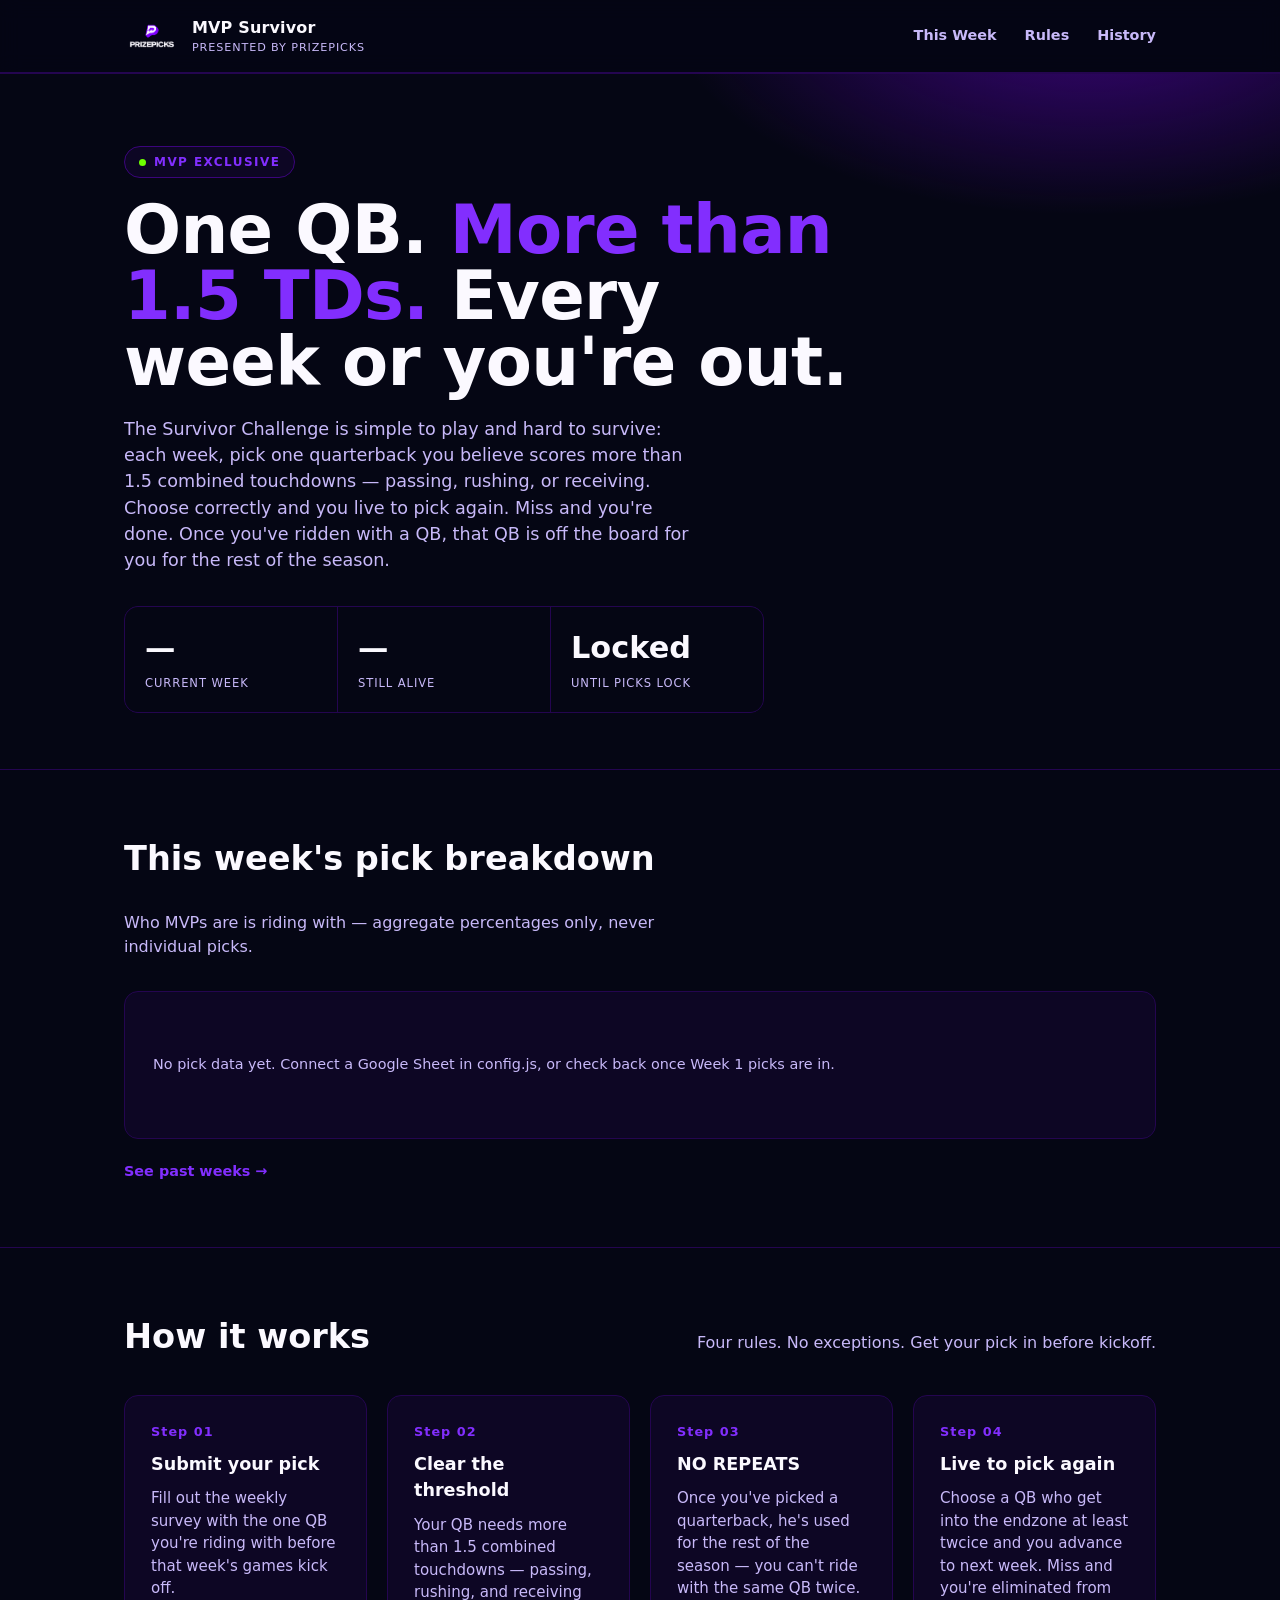
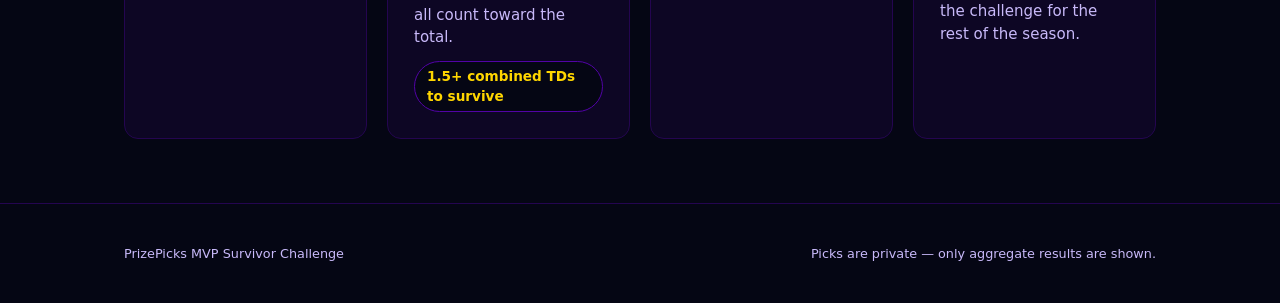
==== index.html @ 26efc0e6 "Update index.html" ====
<!DOCTYPE html>
<html lang="en">
<head>
  <meta charset="UTF-8" />
  <meta name="viewport" content="width=device-width, initial-scale=1.0" />
  <title>MVP Survivor Challenge | PrizePicks</title>
  <meta name="description" content="The PrizePicks MVP Survivor Challenge — pick one QB to clear 1.5 combined touchdowns every week. Miss, and you're out." />
  <link rel="stylesheet" href="styles.css" />
</head>
<body>

  <header class="site-header">
    <div class="wrap">
      <div class="brand">
        <img src="assets/logo-on-dark.png" alt="PrizePicks" />
        <span class="brand-name">MVP Survivor<small>Presented by PrizePicks</small></span>
      </div>
      <nav class="site-nav">
        <a href="#this-week">This Week</a>
        <a href="#rules">Rules</a>
        <a href="history.html">History</a>
      </nav>
    </div>
  </header>

  <section class="hero">
    <div class="wrap">
      <span class="eyebrow"><span class="dot"></span> MVP Exclusive</span>
      <h1 class="hero-title">One QB. <span class="accent">More than 1.5 TDs.</span> Every week or you're out.</h1>
      <p class="hero-sub">
        The Survivor Challenge is simple to play and hard to survive: each week, pick one quarterback
        you believe scores more than <span data-threshold>1.5</span> combined touchdowns — passing,
        rushing, or receiving. Choose correctly and you live to pick again. Miss and you're done. Once
        you've ridden with a QB, that QB is off the board for you for the rest of the season.
      </p>
      <div class="hero-stats">
        <div class="hero-stat">
          <span class="value" id="current-week-stat">—</span>
          <span class="label">Current Week</span>
        </div>
        <div class="hero-stat">
          <span class="value" id="remaining-stat">—</span>
          <span class="label">Still Alive</span>
        </div>
        <div class="hero-stat">
          <span class="value" id="lock-countdown">—</span>
          <span class="label">Until Picks Lock</span>
        </div>
      </div>
    </div>
  </section>

  <section id="this-week">
    <div class="wrap">
      <div class="section-head">
        <h2 id="this-week-heading">This week's pick breakdown</h2>
        <p>Who MVPs are is riding with — aggregate percentages only, never individual picks.</p>
      </div>
      <div class="picks-panel" id="picks-panel">
        <p class="state-msg">Loading picks…</p>
      </div>
      <p class="see-history"><a href="history.html">See past weeks &rarr;</a></p>
    </div>
  </section>

  <section id="rules">
    <div class="wrap">
      <div class="section-head">
        <h2>How it works</h2>
        <p>Four rules. No exceptions. Get your pick in before kickoff.</p>
      </div>
      <div class="rules-grid">
        <div class="rule-card" tabindex="0">
          <div class="step">Step 01</div>
          <h3>Submit your pick</h3>
          <p>Fill out the weekly survey with the one QB you're riding with before that week's games kick off.</p>
        </div>
        <div class="rule-card" tabindex="0">
          <div class="step">Step 02</div>
          <h3>Clear the threshold</h3>
          <p>Your QB needs more than <span data-threshold>1.5</span> combined touchdowns — passing, rushing, and receiving all count toward the total.</p>
          <span class="threshold-pill">1.5+ combined TDs to survive</span>
        </div>
        <div class="rule-card" tabindex="0">
          <div class="step">Step 03</div>
          <h3>NO REPEATS</h3>
          <p>Once you've picked a quarterback, he's used for the rest of the season — you can't ride with the same QB twice.</p>
        </div>
        <div class="rule-card" tabindex="0">
          <div class="step">Step 04</div>
          <h3>Live to pick again</h3>
          <p>Choose a QB who get into the endzone at least twcice and you advance to next week. Miss  and you're eliminated from the challenge for the rest of the season.</p>
        </div>
      </div>
    </div>
  </section>

  <footer>
    <div class="wrap" style="display:flex; justify-content:space-between; width:100%; flex-wrap:wrap; gap:10px;">
      <span>PrizePicks MVP Survivor Challenge</span>
      <span>Picks are private — only aggregate results are shown.</span>
    </div>
  </footer>

  <script src="config.js"></script>
  <script src="shared.js"></script>
  <script src="index.js"></script>
</body>
</html>
---- styles.css ----
:root {
  /* PrizePicks brand tokens */
  --stankonia: #8000FF;
  --stankonia-400: #822EFE;
  --stankonia-600: #5202A7;
  --stankonia-700: #3B047C;
  --stankonia-800: #240550;
  --stankonia-900: #0D0624;
  --tint-050: #EDE7F8;
  --tint-100: #C8B9F9;
  --so-fresh: #050614;
  --so-clean: #FBF9FF;
  --atlien-green: #6EFF00;
  --jackson-blue: #00AFFF;
  --roses-red: #FF4A4A;
  --spottie-yellow: #FFD600;

  --font-display: "GT Standard", "DM Sans", Inter, system-ui, sans-serif;
  --font-body: "GT Standard", "Inter", system-ui, sans-serif;

  --radius: 14px;
  --max-width: 1080px;
}

* { box-sizing: border-box; }

html {
  scroll-behavior: smooth;
}

body {
  margin: 0;
  background: var(--so-fresh);
  color: var(--so-clean);
  font-family: var(--font-body);
  line-height: 1.5;
  -webkit-font-smoothing: antialiased;
}

a { color: inherit; }

.wrap {
  max-width: var(--max-width);
  margin: 0 auto;
  padding: 0 24px;
}

/* ---------- Header ---------- */
.site-header {
  position: sticky;
  top: 0;
  z-index: 20;
  background: rgba(5, 6, 20, 0.85);
  backdrop-filter: blur(10px);
  border-bottom: 1px solid var(--stankonia-800);
}

.site-header .wrap {
  display: flex;
  align-items: center;
  justify-content: space-between;
  height: 72px;
}

.brand {
  display: flex;
  align-items: center;
  gap: 12px;
}

.brand img {
  height: 34px;
  width: auto;
  display: block;
}

.brand-name {
  font-weight: 700;
  letter-spacing: 0.01em;
  font-size: 1rem;
  color: var(--so-clean);
}

.brand-name small {
  display: block;
  font-weight: 500;
  font-size: 0.7rem;
  color: var(--tint-100);
  letter-spacing: 0.08em;
  text-transform: uppercase;
}

nav.site-nav {
  display: flex;
  gap: 28px;
}

nav.site-nav a {
  text-decoration: none;
  font-size: 0.9rem;
  font-weight: 600;
  color: var(--tint-100);
  transition: color 0.15s ease;
}

nav.site-nav a:hover,
nav.site-nav a:focus-visible {
  color: var(--so-clean);
}

nav.site-nav a.current {
  color: var(--so-clean);
  border-bottom: 2px solid var(--stankonia-400);
  padding-bottom: 4px;
}

/* ---------- Hero ---------- */
.hero {
  padding: 72px 0 56px;
  position: relative;
  overflow: hidden;
  background:
    radial-gradient(600px 300px at 85% -10%, var(--stankonia-700), transparent 70%),
    var(--so-fresh);
}

.eyebrow {
  display: inline-flex;
  align-items: center;
  gap: 8px;
  font-size: 0.75rem;
  font-weight: 700;
  letter-spacing: 0.12em;
  text-transform: uppercase;
  color: var(--stankonia-400);
  background: var(--stankonia-900);
  border: 1px solid var(--stankonia-700);
  padding: 6px 14px;
  border-radius: 999px;
  margin-bottom: 20px;
}

.eyebrow .dot {
  width: 7px;
  height: 7px;
  border-radius: 50%;
  background: var(--atlien-green);
}

h1.hero-title {
  font-family: var(--font-display);
  font-size: clamp(2.4rem, 6vw, 4.2rem);
  line-height: 0.98;
  margin: 0 0 20px;
  font-weight: 800;
  letter-spacing: -0.01em;
  max-width: 16ch;
}

h1.hero-title .accent {
  color: var(--stankonia-400);
}

.hero-sub {
  font-size: 1.1rem;
  color: var(--tint-100);
  max-width: 52ch;
  margin: 0 0 32px;
}

.hero-stats {
  display: grid;
  grid-template-columns: repeat(auto-fit, minmax(140px, 1fr));
  gap: 1px;
  background: var(--stankonia-800);
  border: 1px solid var(--stankonia-800);
  border-radius: var(--radius);
  overflow: hidden;
  max-width: 640px;
}

.hero-stat {
  background: var(--so-fresh);
  padding: 18px 20px;
}

.hero-stat .value {
  font-family: var(--font-display);
  font-size: 1.9rem;
  font-weight: 800;
  color: var(--so-clean);
  display: block;
}

.hero-stat .label {
  font-size: 0.72rem;
  text-transform: uppercase;
  letter-spacing: 0.08em;
  color: var(--tint-100);
}

/* ---------- Section shell ---------- */
section {
  padding: 64px 0;
  border-top: 1px solid var(--stankonia-800);
}

.section-head {
  display: flex;
  align-items: baseline;
  justify-content: space-between;
  gap: 20px;
  margin-bottom: 32px;
  flex-wrap: wrap;
}

.section-head h2 {
  font-family: var(--font-display);
  font-size: clamp(1.5rem, 3vw, 2.1rem);
  margin: 0;
  font-weight: 800;
}

.section-head p {
  color: var(--tint-100);
  margin: 6px 0 0;
  max-width: 60ch;
}

/* ---------- Rules ---------- */
.rules-grid {
  display: grid;
  grid-template-columns: repeat(auto-fit, minmax(240px, 1fr));
  gap: 20px;
}

.rule-card {
  background: var(--stankonia-900);
  border: 1px solid var(--stankonia-800);
  border-radius: var(--radius);
  padding: 26px;
}

.rule-card .step {
  font-family: var(--font-display);
  font-size: 0.8rem;
  font-weight: 800;
  color: var(--stankonia-400);
  letter-spacing: 0.08em;
  margin-bottom: 10px;
}

.rule-card h3 {
  margin: 0 0 10px;
  font-size: 1.1rem;
}

.rule-card p {
  margin: 0;
  color: var(--tint-100);
  font-size: 0.94rem;
}

.threshold-pill {
  display: inline-block;
  margin-top: 12px;
  background: var(--so-fresh);
  border: 1px solid var(--stankonia-600);
  color: var(--spottie-yellow);
  font-weight: 700;
  font-size: 0.85rem;
  padding: 4px 12px;
  border-radius: 999px;
}

/* ---------- Week picker ---------- */
.week-picker {
  display: flex;
  gap: 8px;
  flex-wrap: wrap;
}

.week-picker button {
  font-family: var(--font-body);
  font-weight: 700;
  font-size: 0.85rem;
  padding: 9px 16px;
  border-radius: 999px;
  border: 1px solid var(--stankonia-700);
  background: transparent;
  color: var(--tint-100);
  cursor: pointer;
  transition: all 0.15s ease;
}

.week-picker button:hover {
  border-color: var(--stankonia-400);
  color: var(--so-clean);
}

.week-picker button.active {
  background: var(--stankonia);
  border-color: var(--stankonia);
  color: var(--so-clean);
}

.week-picker button:focus-visible,
nav.site-nav a:focus-visible,
.rule-card:focus-visible {
  outline: 2px solid var(--jackson-blue);
  outline-offset: 2px;
}

/* ---------- Pick bars ---------- */
.picks-panel {
  background: var(--stankonia-900);
  border: 1px solid var(--stankonia-800);
  border-radius: var(--radius);
  padding: 28px;
}

.picks-meta {
  display: flex;
  justify-content: space-between;
  align-items: center;
  margin-bottom: 22px;
  flex-wrap: wrap;
  gap: 10px;
}

.picks-meta .total {
  font-size: 0.85rem;
  color: var(--tint-100);
}

.picks-meta .total strong {
  color: var(--so-clean);
}

.pick-row {
  display: grid;
  grid-template-columns: 180px 1fr 64px;
  align-items: center;
  gap: 14px;
  padding: 10px 0;
  border-bottom: 1px solid var(--stankonia-800);
}

.pick-row:last-child { border-bottom: none; }

.pick-name {
  font-weight: 700;
  font-size: 0.92rem;
  display: flex;
  align-items: center;
  gap: 8px;
}

.bar-track {
  height: 10px;
  background: var(--so-fresh);
  border-radius: 999px;
  overflow: hidden;
}

.bar-fill {
  height: 100%;
  border-radius: 999px;
  background: linear-gradient(90deg, var(--stankonia-600), var(--stankonia-400));
  transition: width 0.6s cubic-bezier(0.22, 1, 0.36, 1);
}

.pick-pct {
  text-align: right;
  font-family: var(--font-display);
  font-weight: 800;
  font-size: 0.95rem;
}

.result-tag {
  font-size: 0.65rem;
  font-weight: 700;
  letter-spacing: 0.04em;
  text-transform: uppercase;
  padding: 2px 7px;
  border-radius: 5px;
  margin-left: 6px;
}

.result-tag.survived { background: rgba(110,255,0,0.12); color: var(--atlien-green); }
.result-tag.eliminated { background: rgba(255,74,74,0.12); color: var(--roses-red); }
.result-tag.pending { background: rgba(0,175,255,0.12); color: var(--jackson-blue); }

.privacy-note {
  margin-top: 20px;
  font-size: 0.8rem;
  color: var(--tint-100);
  display: flex;
  align-items: center;
  gap: 8px;
}

.see-history {
  margin: 20px 0 0;
}

.see-history a {
  font-weight: 700;
  font-size: 0.9rem;
  color: var(--stankonia-400);
  text-decoration: none;
}

.see-history a:hover,
.see-history a:focus-visible {
  color: var(--so-clean);
}

.history-hero {
  padding: 56px 0 40px;
  background:
    radial-gradient(600px 300px at 85% -10%, var(--stankonia-700), transparent 70%),
    var(--so-fresh);
}

.week-block {
  background: var(--stankonia-900);
  border: 1px solid var(--stankonia-800);
  border-radius: var(--radius);
  padding: 28px;
  margin-bottom: 20px;
}

.week-block .picks-meta h3 {
  margin: 0;
  font-family: var(--font-display);
  font-size: 1.2rem;
}

.week-block .picks-panel {
  padding: 0;
  background: none;
  border: none;
}

/* ---------- Survivor ladder (signature element) ---------- */
.ladder {
  display: flex;
  flex-direction: column;
  gap: 10px;
}

.ladder-rung {
  display: grid;
  grid-template-columns: 70px 1fr 140px;
  align-items: center;
  gap: 16px;
}

.ladder-week-label {
  font-family: var(--font-display);
  font-weight: 800;
  font-size: 0.85rem;
  color: var(--tint-100);
}

.ladder-track {
  height: 26px;
  background: var(--stankonia-900);
  border: 1px solid var(--stankonia-800);
  border-radius: 8px;
  overflow: hidden;
  display: flex;
}

.ladder-segment.survived { background: var(--atlien-green); opacity: 0.85; }
.ladder-segment.eliminated { background: var(--roses-red); opacity: 0.85; }
.ladder-segment.pending { background: var(--jackson-blue); opacity: 0.6; }

.ladder-count {
  font-size: 0.8rem;
  color: var(--tint-100);
  text-align: right;
}

.ladder-count strong {
  color: var(--so-clean);
  font-family: var(--font-display);
}

/* ---------- Footer ---------- */
footer {
  padding: 40px 0;
  border-top: 1px solid var(--stankonia-800);
  font-size: 0.8rem;
  color: var(--tint-100);
  display: flex;
  justify-content: space-between;
  flex-wrap: wrap;
  gap: 10px;
}

/* ---------- Loading / empty states ---------- */
.state-msg {
  color: var(--tint-100);
  font-size: 0.9rem;
  padding: 20px 0;
}

@media (max-width: 640px) {
  .site-header .wrap { height: 64px; }
  nav.site-nav { gap: 16px; }
  .pick-row { grid-template-columns: 1fr; row-gap: 6px; }
  .pick-pct { text-align: left; }
  .ladder-rung { grid-template-columns: 50px 1fr; }
  .ladder-count { grid-column: 1 / -1; text-align: left; }
}

@media (prefers-reduced-motion: reduce) {
  .bar-fill { transition: none; }
  html { scroll-behavior: auto; }
}
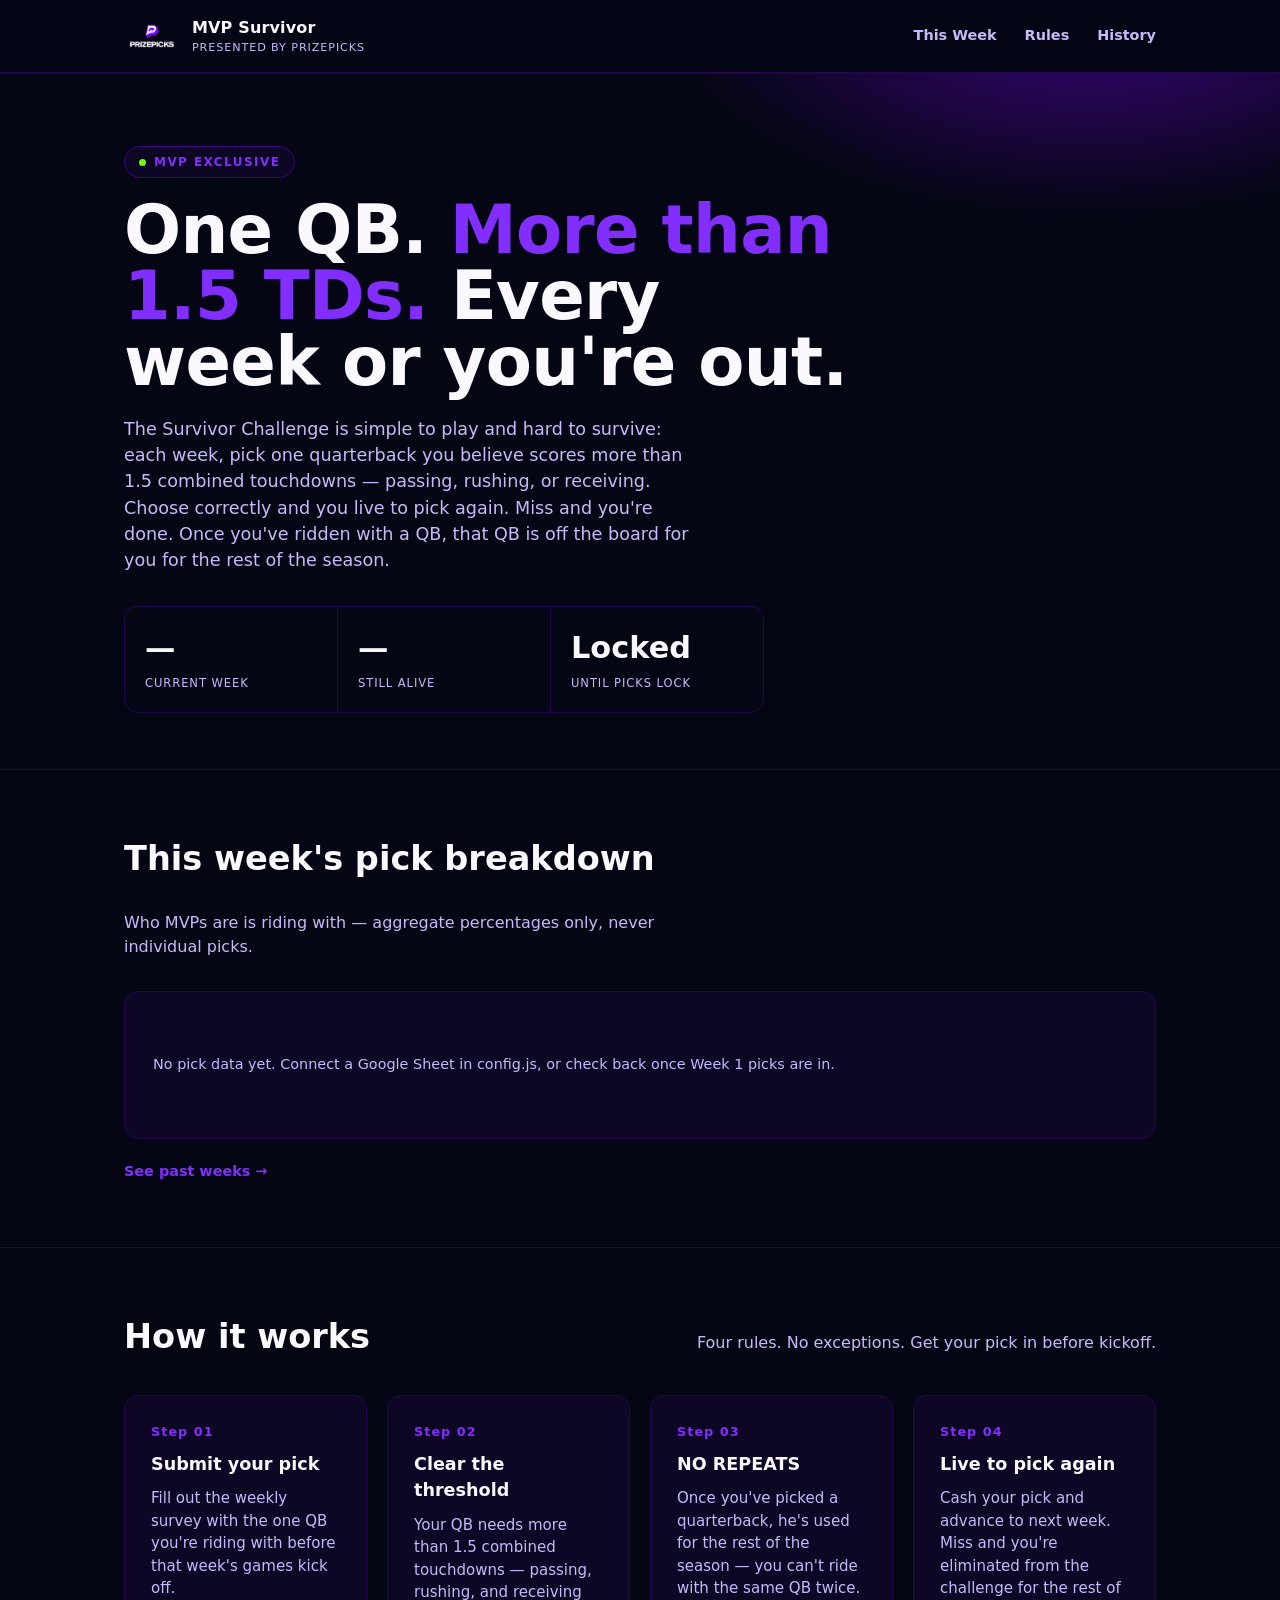
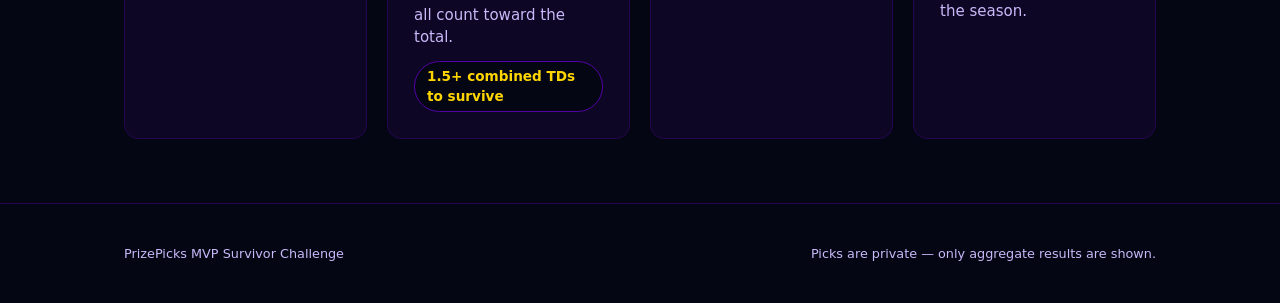
==== commit a168c50d: "Update index.html" ====
--- a/index.html
+++ b/index.html
@@ -89,7 +89,7 @@
         <div class="rule-card" tabindex="0">
           <div class="step">Step 04</div>
           <h3>Live to pick again</h3>
-          <p>Choose a QB who get into the endzone at least twcice and you advance to next week. Miss  and you're eliminated from the challenge for the rest of the season.</p>
+          <p>Cash your pick and advance to next week. Miss and you're eliminated from the challenge for the rest of the season.</p>
         </div>
       </div>
     </div>
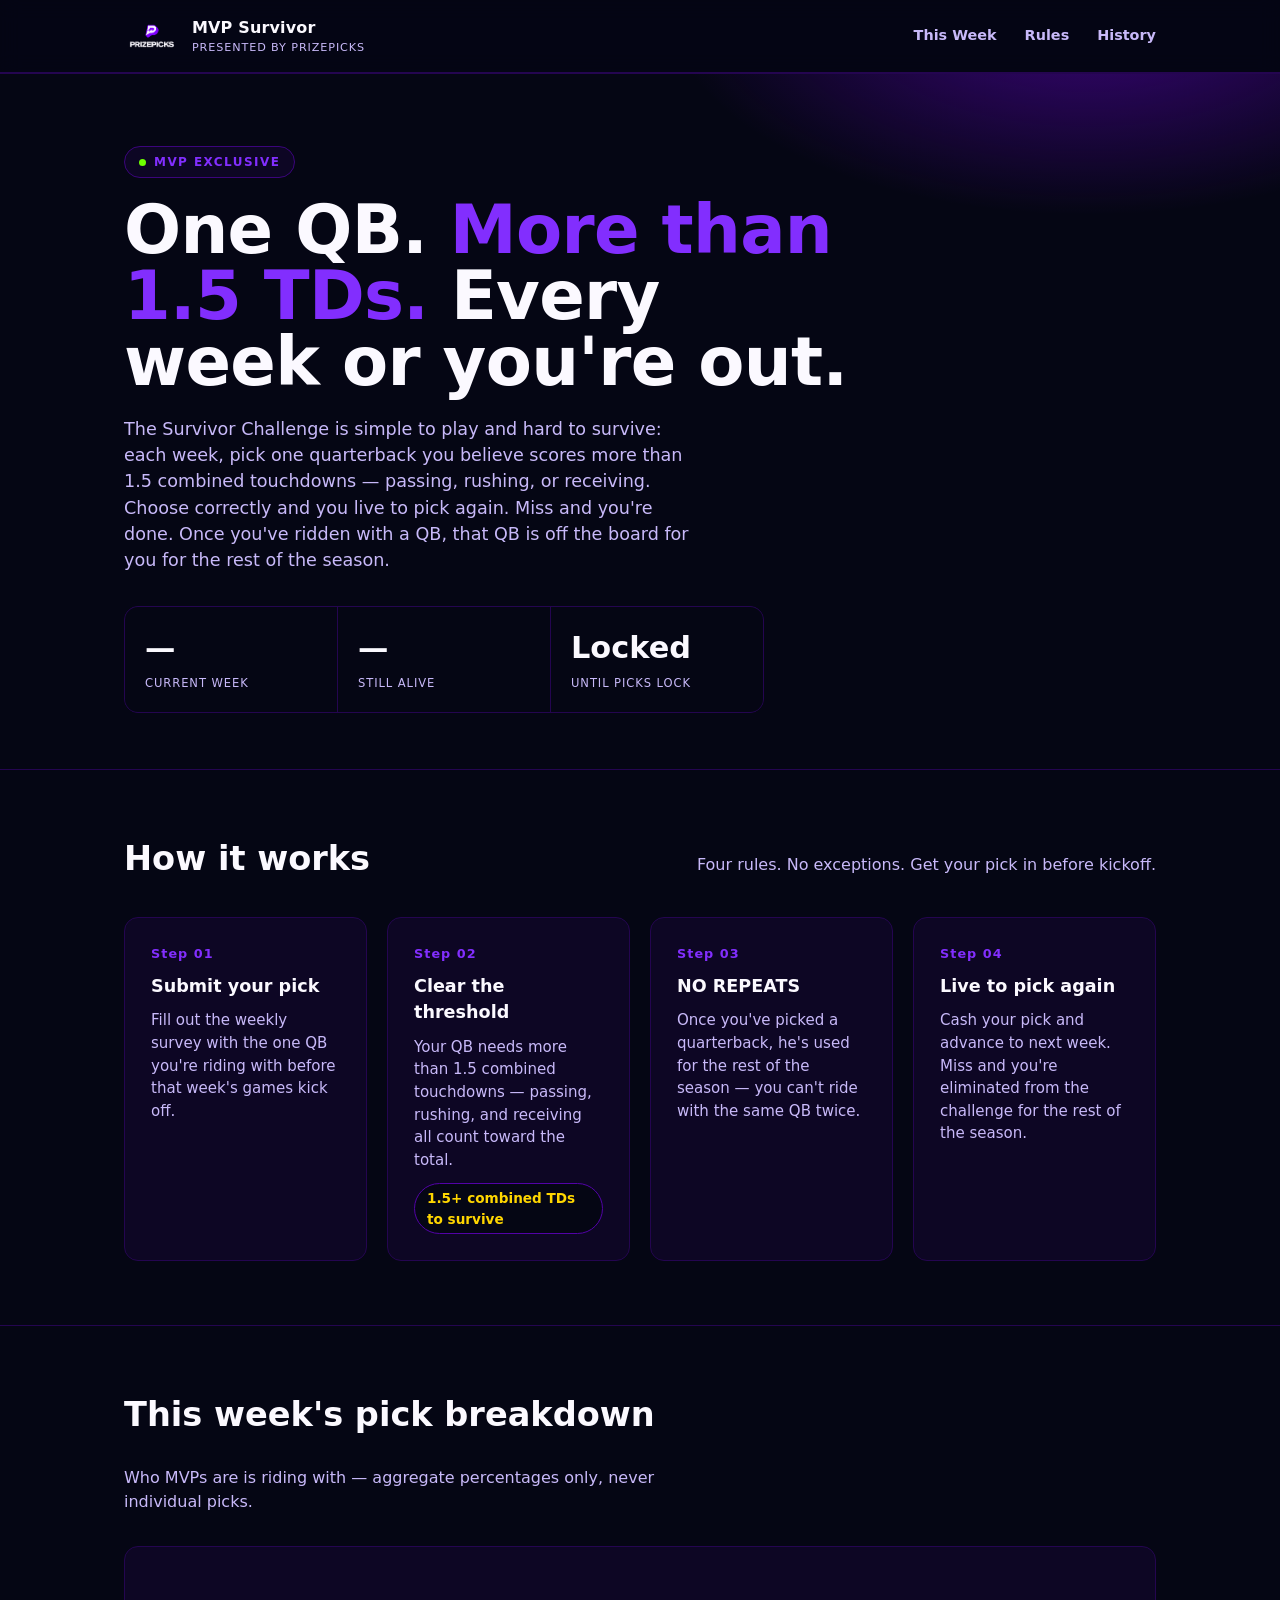
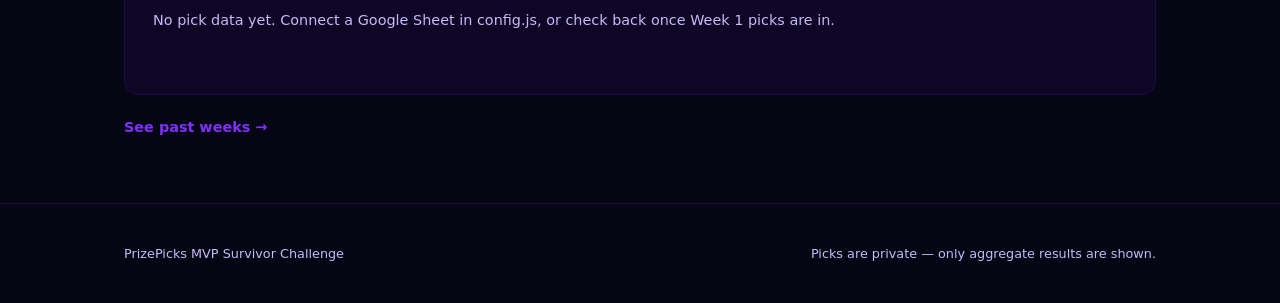
==== commit 6bc7d89a: "Update index.html" ====
--- a/index.html
+++ b/index.html
@@ -49,21 +49,8 @@
       </div>
     </div>
   </section>
-
-  <section id="this-week">
-    <div class="wrap">
-      <div class="section-head">
-        <h2 id="this-week-heading">This week's pick breakdown</h2>
-        <p>Who MVPs are is riding with — aggregate percentages only, never individual picks.</p>
-      </div>
-      <div class="picks-panel" id="picks-panel">
-        <p class="state-msg">Loading picks…</p>
-      </div>
-      <p class="see-history"><a href="history.html">See past weeks &rarr;</a></p>
-    </div>
-  </section>
-
-  <section id="rules">
+  
+<section id="rules">
     <div class="wrap">
       <div class="section-head">
         <h2>How it works</h2>
@@ -95,6 +82,19 @@
     </div>
   </section>
 
+  <section id="this-week">
+    <div class="wrap">
+      <div class="section-head">
+        <h2 id="this-week-heading">This week's pick breakdown</h2>
+        <p>Who MVPs are is riding with — aggregate percentages only, never individual picks.</p>
+      </div>
+      <div class="picks-panel" id="picks-panel">
+        <p class="state-msg">Loading picks…</p>
+      </div>
+      <p class="see-history"><a href="history.html">See past weeks &rarr;</a></p>
+    </div>
+  </section>
+
   <footer>
     <div class="wrap" style="display:flex; justify-content:space-between; width:100%; flex-wrap:wrap; gap:10px;">
       <span>PrizePicks MVP Survivor Challenge</span>
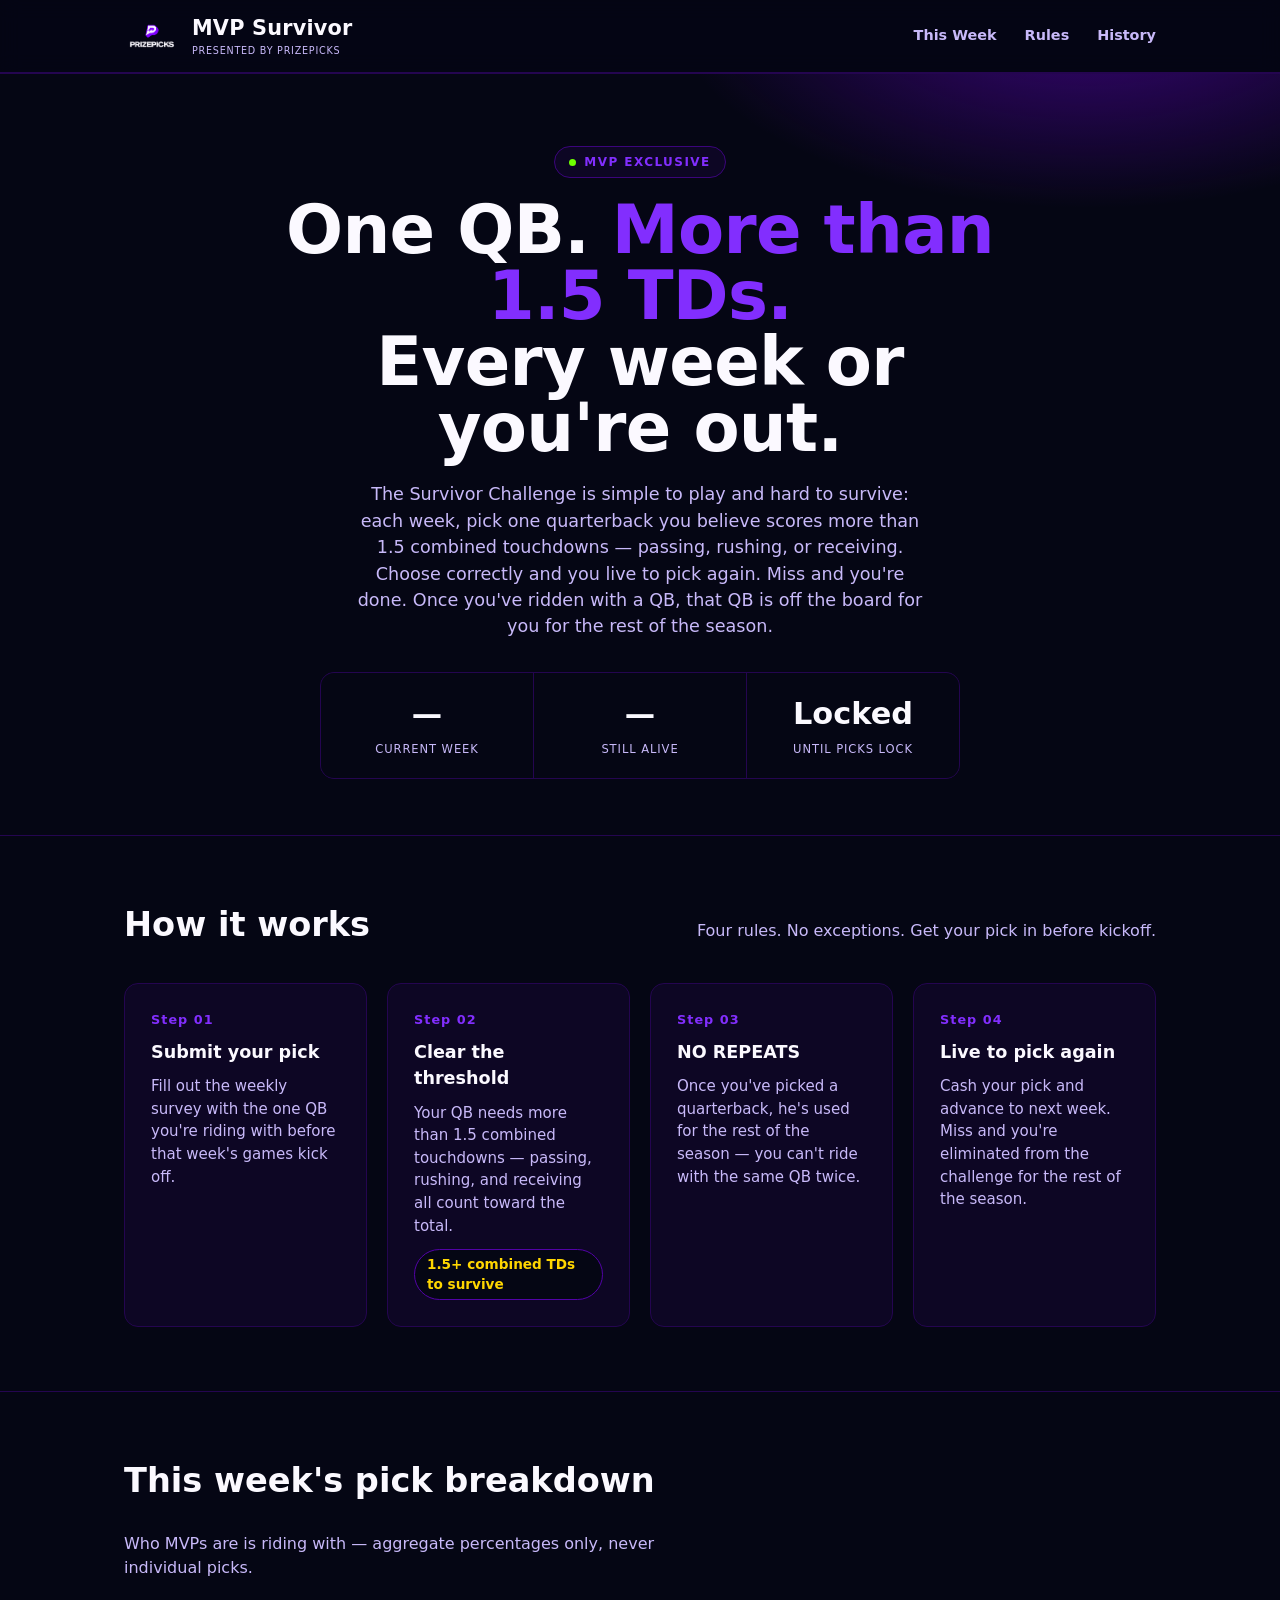
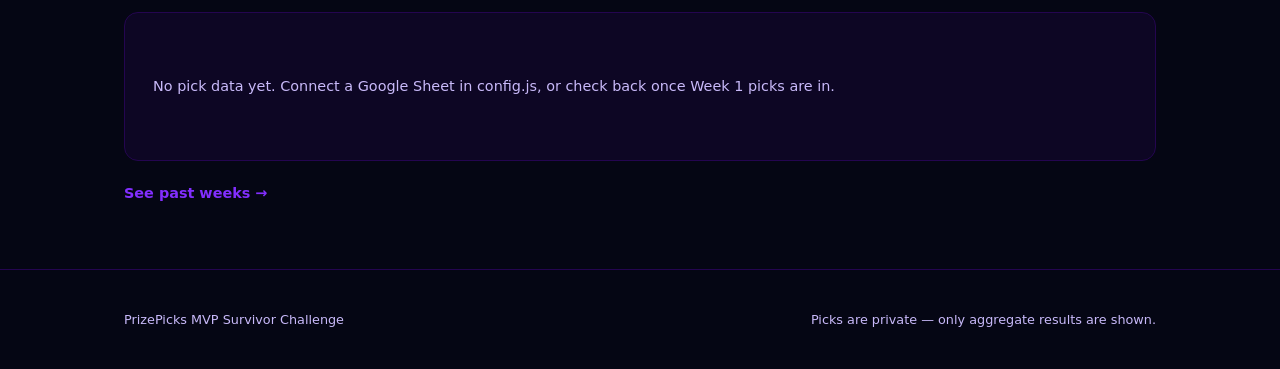
==== commit 6461a547: "Update index.html" ====
--- a/index.html
+++ b/index.html
@@ -26,7 +26,7 @@
   <section class="hero">
     <div class="wrap">
       <span class="eyebrow"><span class="dot"></span> MVP Exclusive</span>
-      <h1 class="hero-title">One QB. <span class="accent">More than 1.5 TDs.</span> Every week or you're out.</h1>
+      <h1 class="hero-title">One QB. <span class="accent">More than 1.5 TDs.</span><br>Every week or you're out.</h1>
       <p class="hero-sub">
         The Survivor Challenge is simple to play and hard to survive: each week, pick one quarterback
         you believe scores more than <span data-threshold>1.5</span> combined touchdowns — passing,
--- a/styles.css
+++ b/styles.css
@@ -77,14 +77,14 @@
 .brand-name {
   font-weight: 700;
   letter-spacing: 0.01em;
-  font-size: 1rem;
+  font-size: 1.3rem;
   color: var(--so-clean);
 }
 
 .brand-name small {
   display: block;
   font-weight: 500;
-  font-size: 0.7rem;
+  font-size: 0.6rem;
   color: var(--tint-100);
   letter-spacing: 0.08em;
   text-transform: uppercase;
@@ -119,6 +119,7 @@
   padding: 72px 0 56px;
   position: relative;
   overflow: hidden;
+  text-align: center;
   background:
     radial-gradient(600px 300px at 85% -10%, var(--stankonia-700), transparent 70%),
     var(--so-fresh);
@@ -151,7 +152,7 @@
   font-family: var(--font-display);
   font-size: clamp(2.4rem, 6vw, 4.2rem);
   line-height: 0.98;
-  margin: 0 0 20px;
+  margin: 0 auto 20px;
   font-weight: 800;
   letter-spacing: -0.01em;
   max-width: 16ch;
@@ -165,7 +166,7 @@
   font-size: 1.1rem;
   color: var(--tint-100);
   max-width: 52ch;
-  margin: 0 0 32px;
+  margin: 0 auto 32px;
 }
 
 .hero-stats {
@@ -177,6 +178,7 @@
   border-radius: var(--radius);
   overflow: hidden;
   max-width: 640px;
+  margin: 0 auto;
 }
 
 .hero-stat {
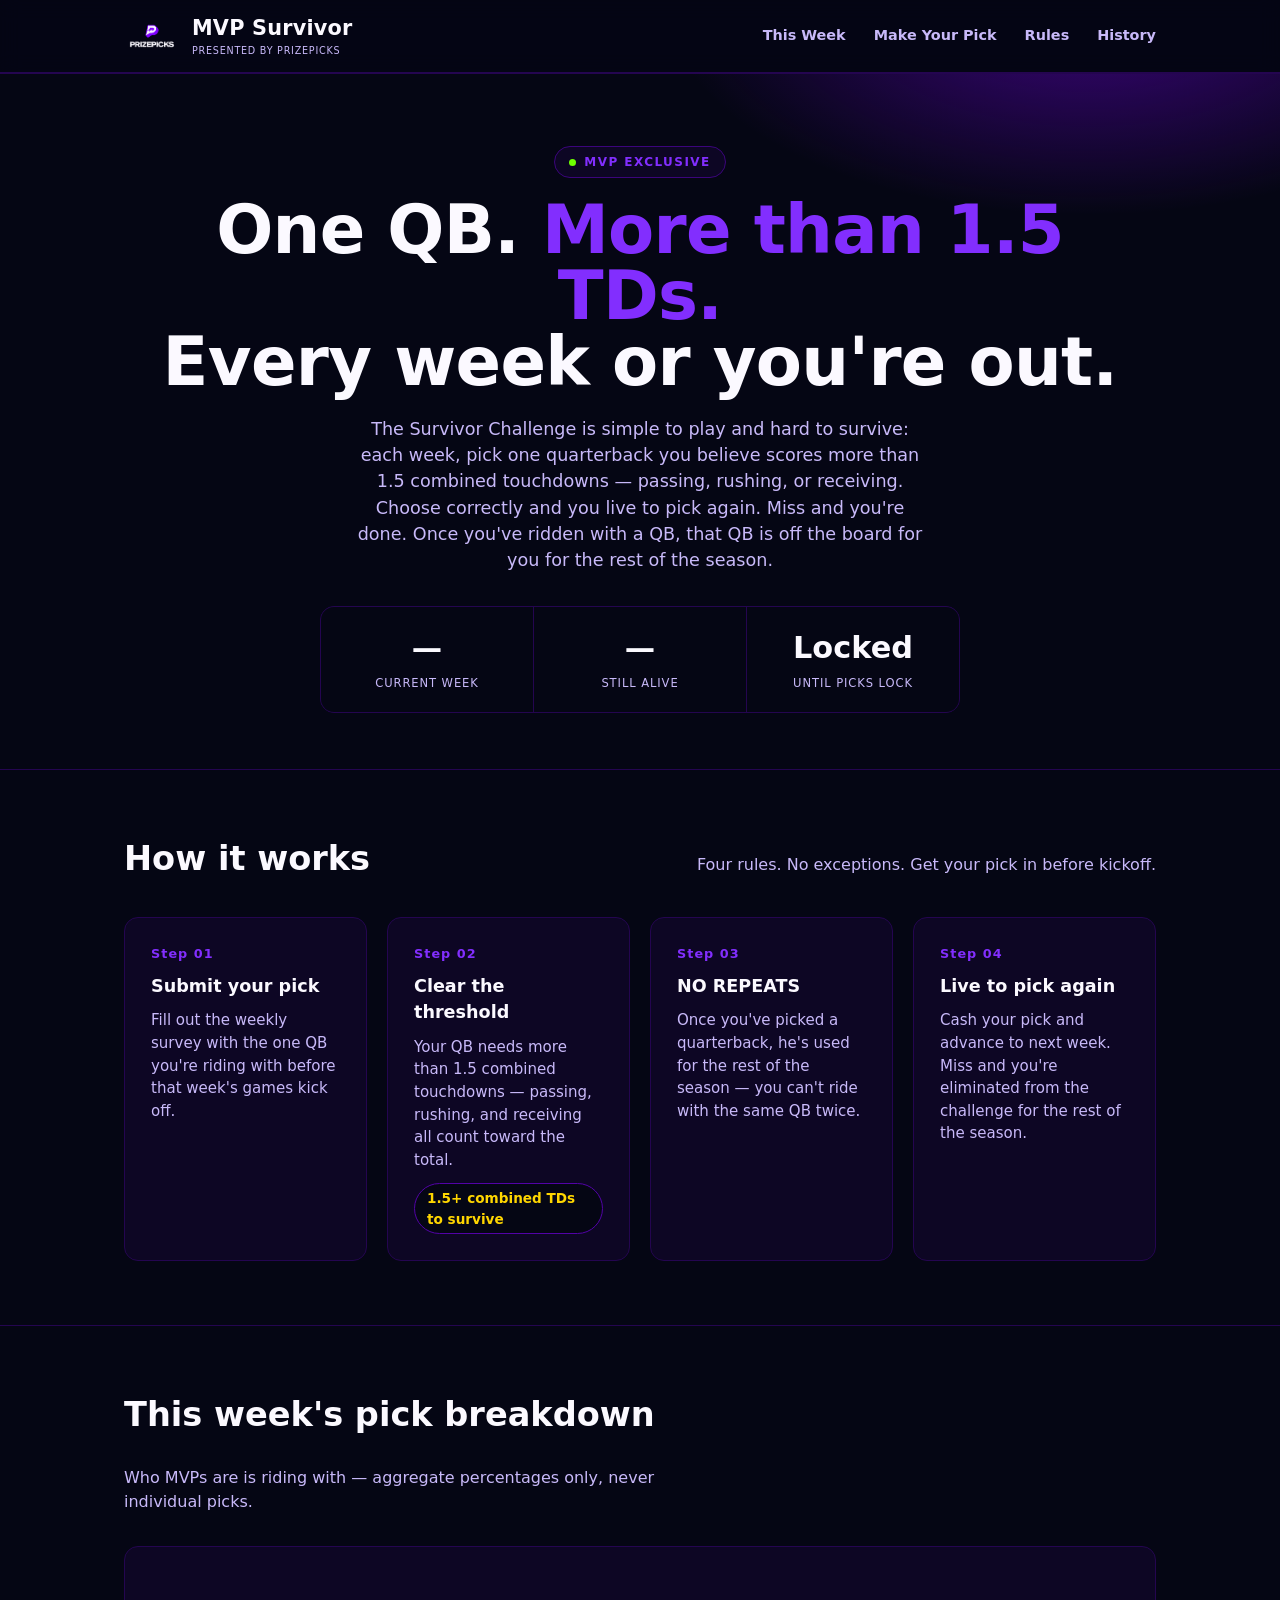
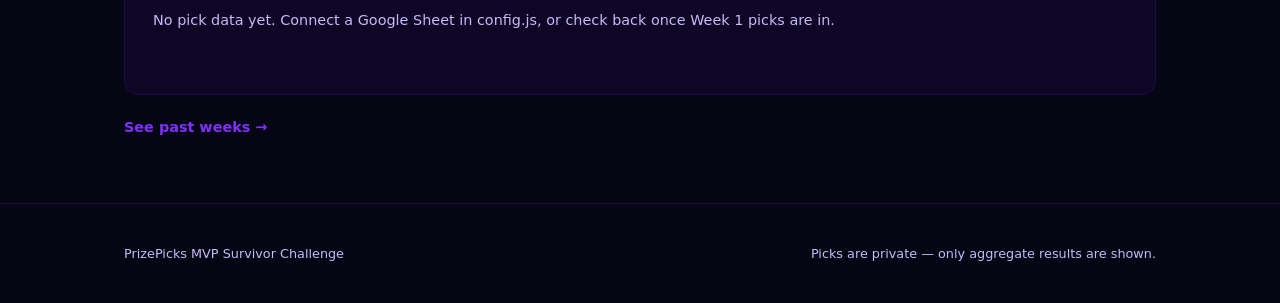
==== commit c9e9549c: "Update index.html" ====
--- a/index.html
+++ b/index.html
@@ -17,6 +17,7 @@
       </div>
       <nav class="site-nav">
         <a href="#this-week">This Week</a>
+        <a href="#" data-pick-link target="_blank" rel="noopener" class="nav-cta">Make Your Pick</a>
         <a href="#rules">Rules</a>
         <a href="history.html">History</a>
       </nav>
--- a/styles.css
+++ b/styles.css
@@ -155,7 +155,7 @@
   margin: 0 auto 20px;
   font-weight: 800;
   letter-spacing: -0.01em;
-  max-width: 16ch;
+  max-width: 26ch;
 }
 
 h1.hero-title .accent {
@@ -510,8 +510,11 @@
 }
 
 @media (max-width: 640px) {
-  .site-header .wrap { height: 64px; }
-  nav.site-nav { gap: 16px; }
+  .site-header .wrap { height: auto; min-height: 64px; flex-wrap: wrap; padding: 10px 24px; row-gap: 8px; }
+  .brand img { height: 24px; }
+  .brand-name { font-size: 1.05rem; }
+  nav.site-nav { gap: 14px; font-size: 0.85rem; }
+  .hero-stats { grid-template-columns: 1fr; }
   .pick-row { grid-template-columns: 1fr; row-gap: 6px; }
   .pick-pct { text-align: left; }
   .ladder-rung { grid-template-columns: 50px 1fr; }
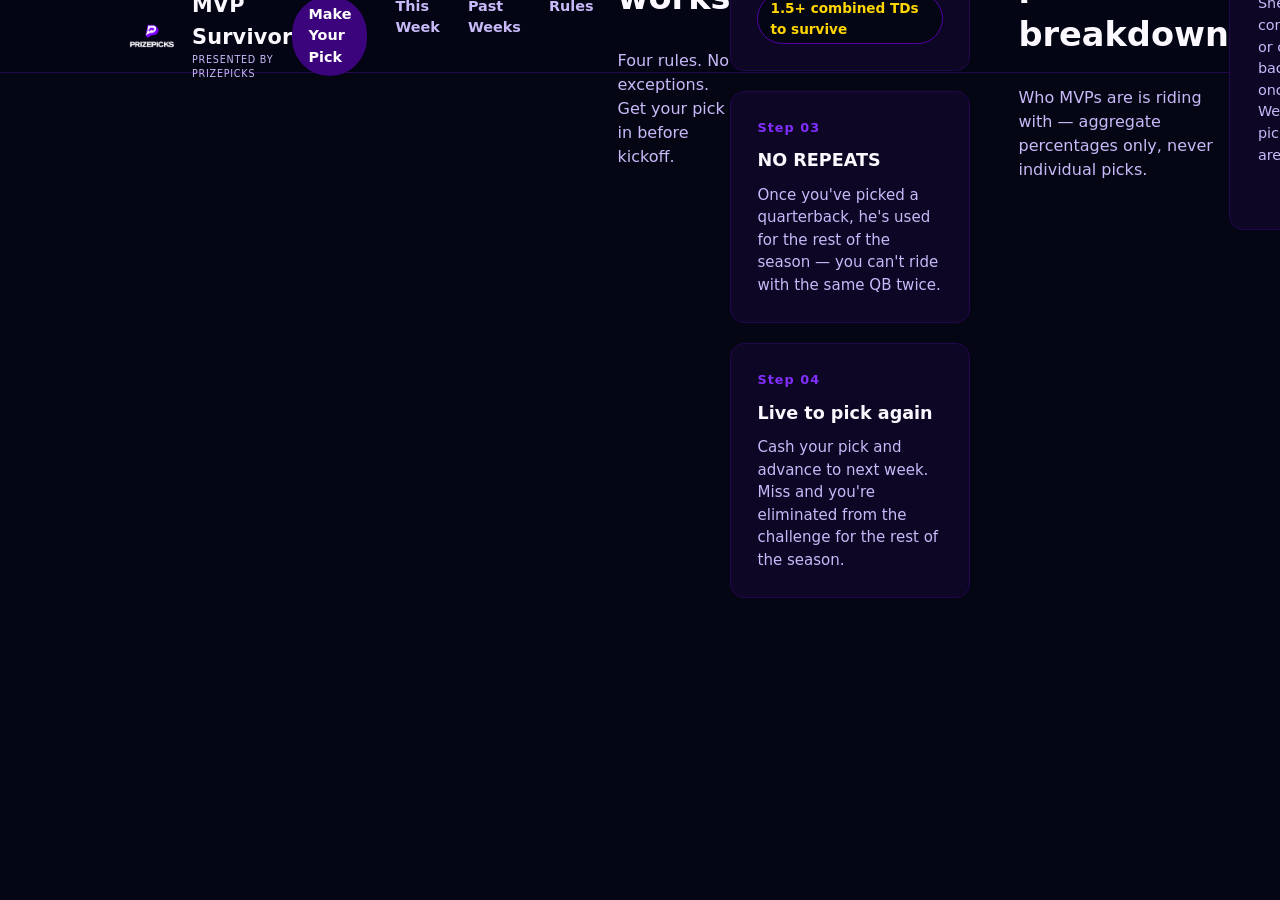
==== commit ffebd99d: "Update index.html" ====
--- a/index.html
+++ b/index.html
@@ -16,13 +16,11 @@
         <span class="brand-name">MVP Survivor<small>Presented by PrizePicks</small></span>
       </div>
       <nav class="site-nav">
+        <a href="#" data-pick-link target="_blank" rel="noopener" class="nav-cta">Make Your Pick</a>
         <a href="#this-week">This Week</a>
-        <a href="#" data-pick-link target="_blank" rel="noopener" class="nav-cta">Make Your Pick</a>
+        <a href="history.html">Past Weeks</a>
         <a href="#rules">Rules</a>
-        <a href="history.html">History</a>
       </nav>
-    </div>
-  </header>
 
   <section class="hero">
     <div class="wrap">
--- a/styles.css
+++ b/styles.css
@@ -525,3 +525,15 @@
   .bar-fill { transition: none; }
   html { scroll-behavior: auto; }
 }
+.site-nav .nav-cta {
+  background: var(--stankonia-700);
+  color: #fff;
+  padding: 8px 16px;
+  border-radius: 999px;
+  font-weight: 600;
+  transition: background 0.15s ease;
+}
+
+.site-nav .nav-cta:hover {
+  background: var(--stankonia-800);
+}
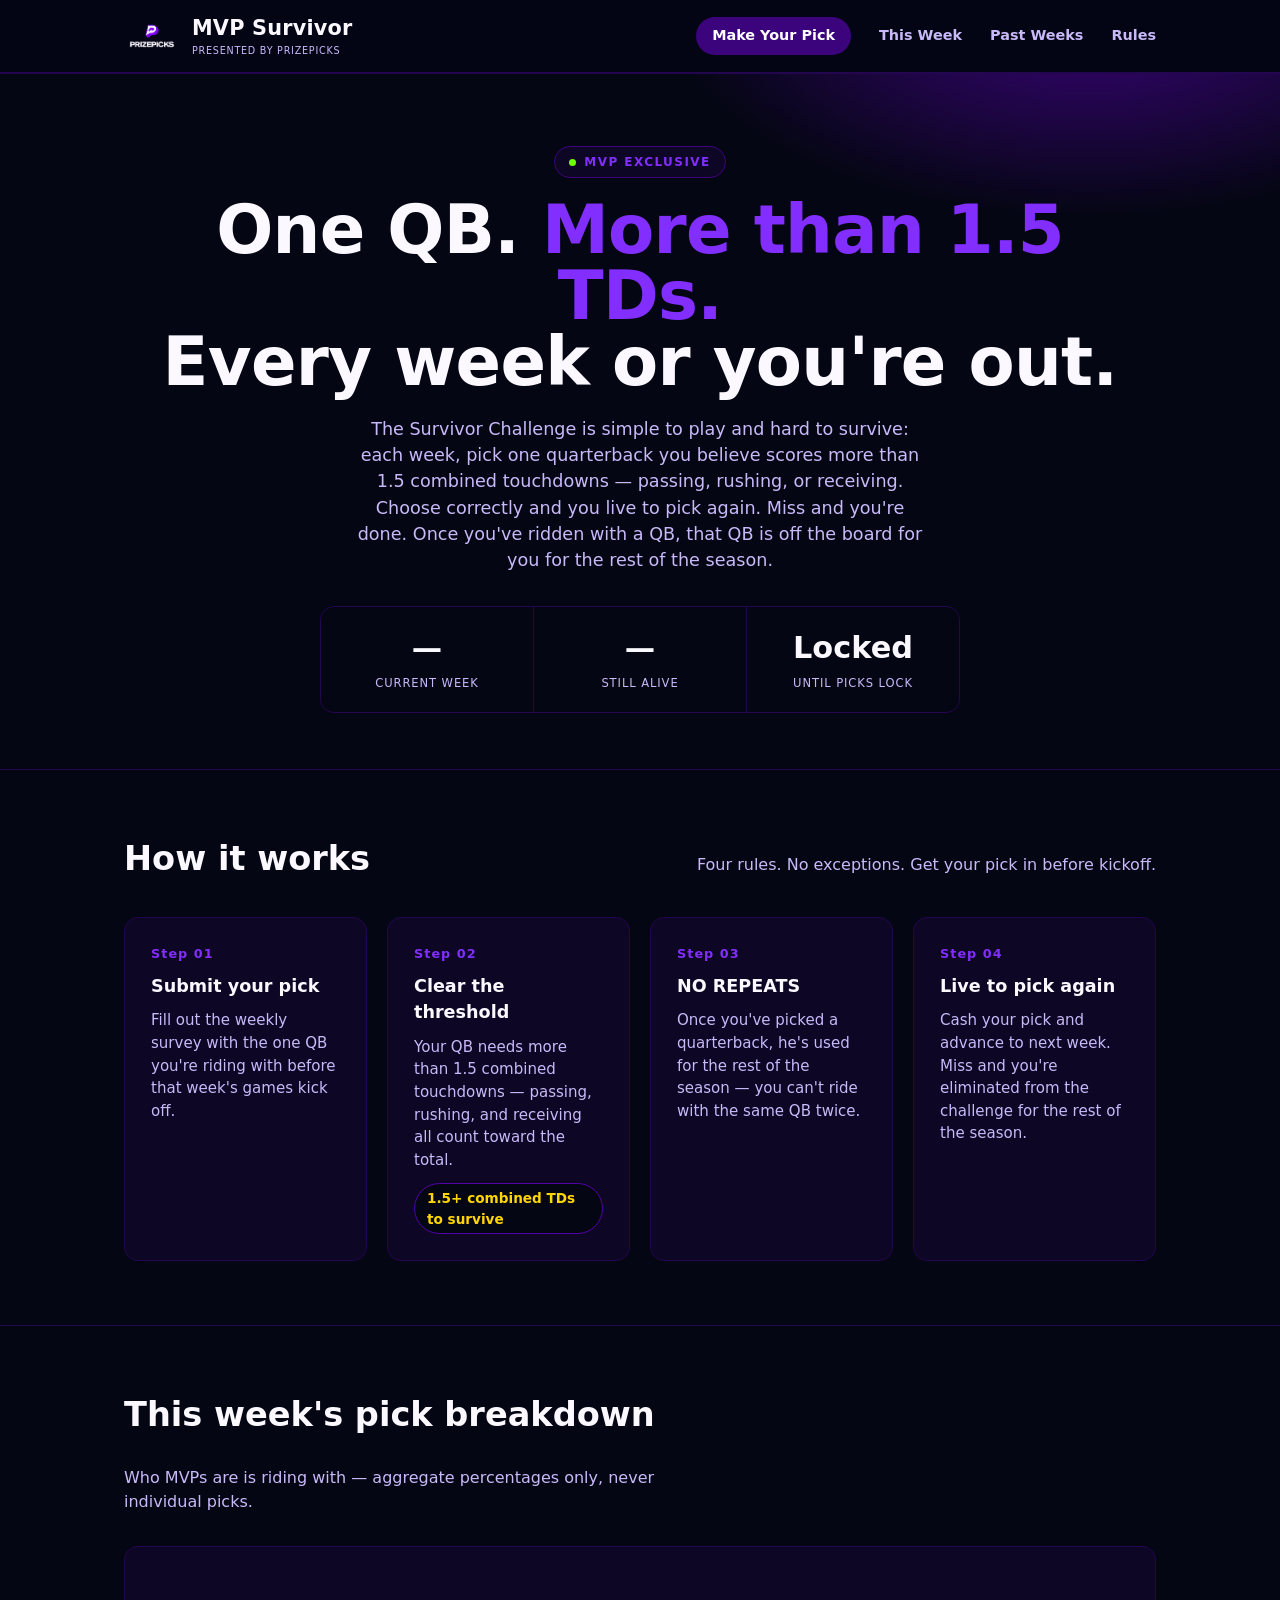
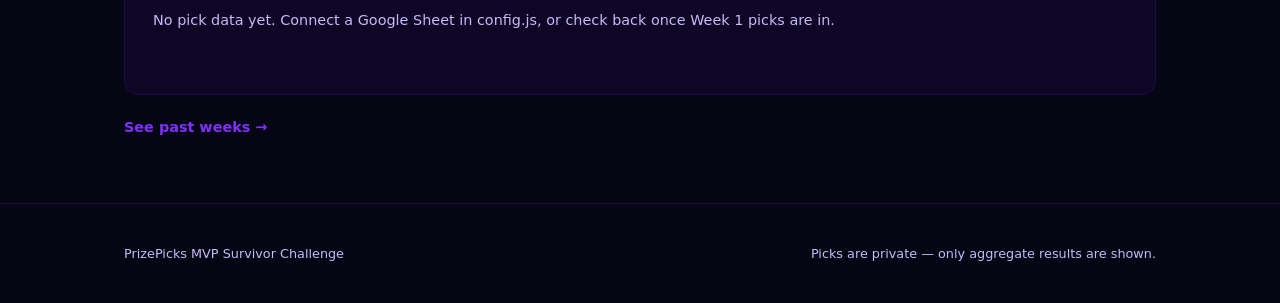
==== commit 8390a6b1: "Update index.html" ====
--- a/index.html
+++ b/index.html
@@ -21,6 +21,8 @@
         <a href="history.html">Past Weeks</a>
         <a href="#rules">Rules</a>
       </nav>
+    </div>
+  </header>
 
   <section class="hero">
     <div class="wrap">
--- a/styles.css
+++ b/styles.css
@@ -93,6 +93,7 @@
 nav.site-nav {
   display: flex;
   gap: 28px;
+  align-items: center;
 }
 
 nav.site-nav a {
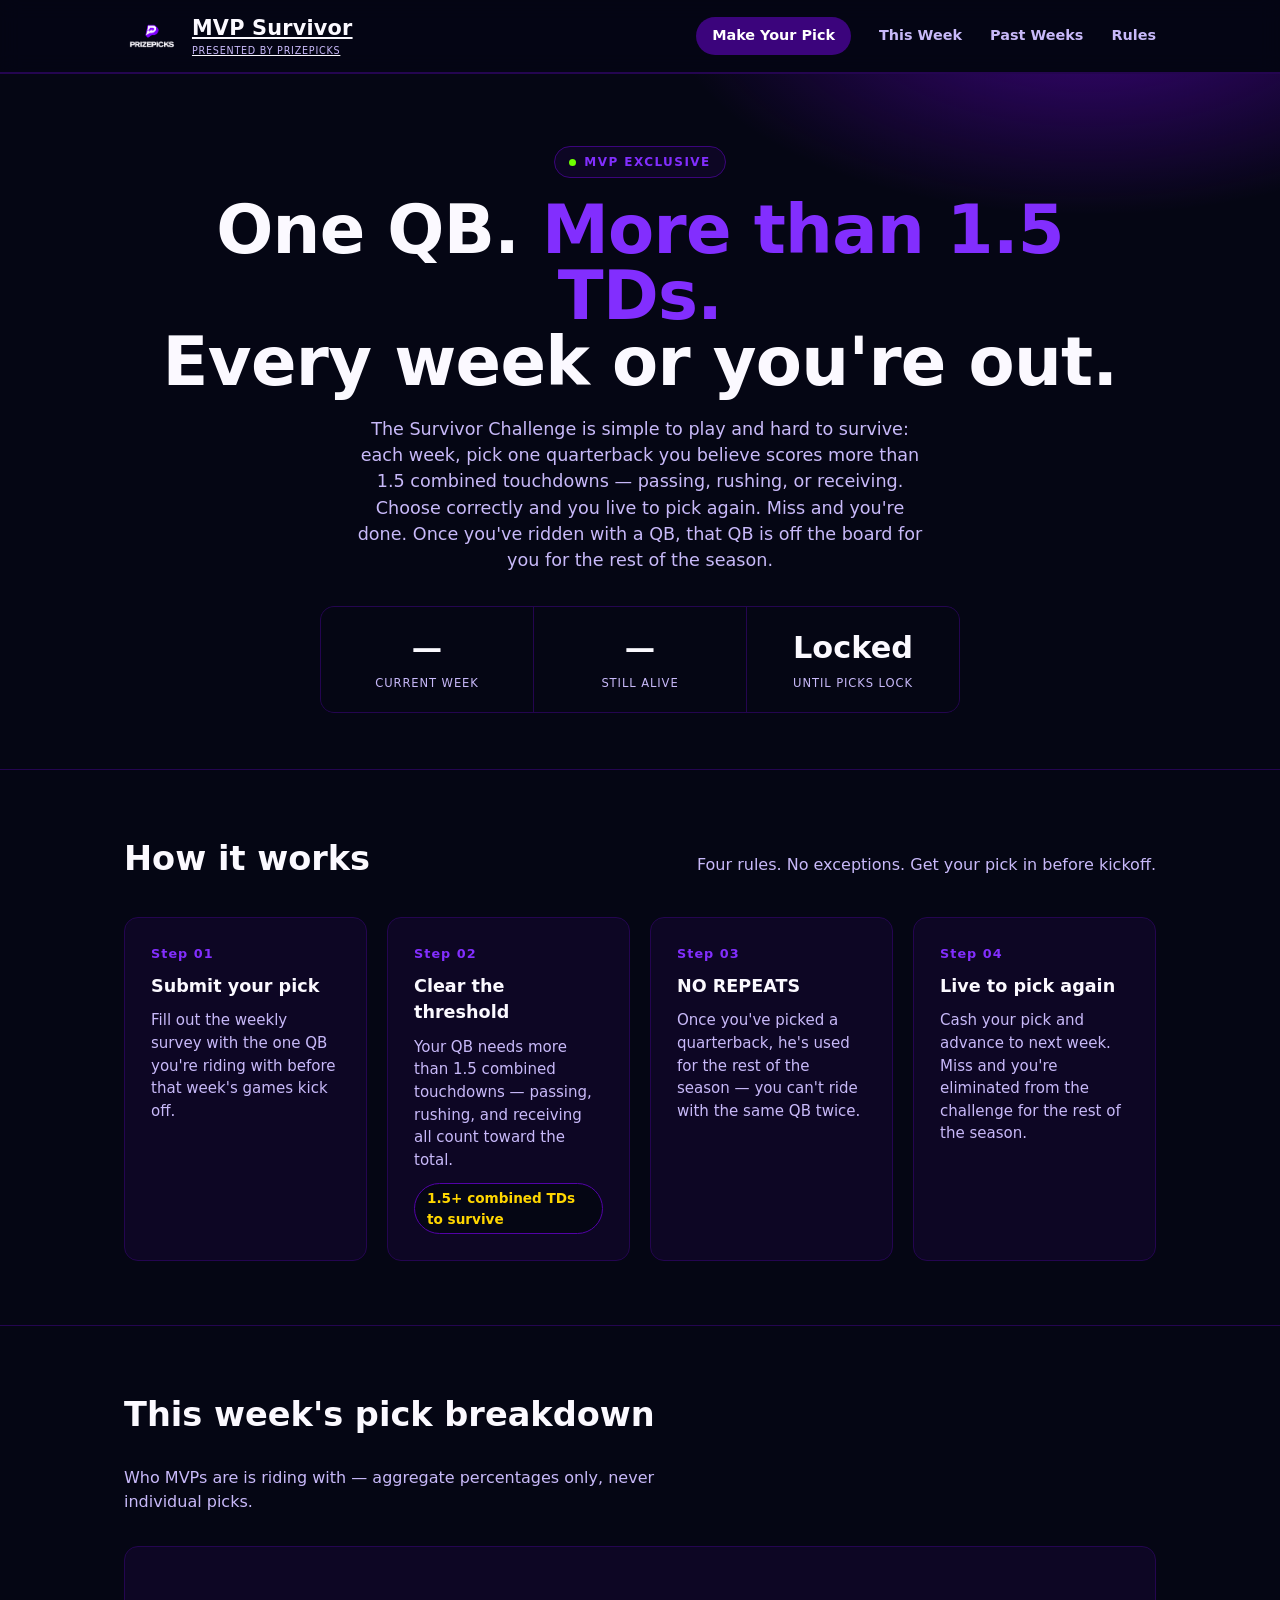
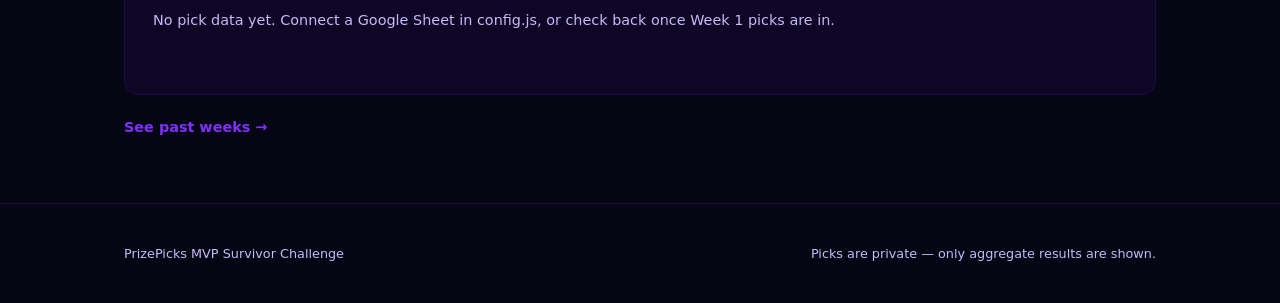
==== commit ecf73ee1: "Update index.html" ====
--- a/index.html
+++ b/index.html
@@ -11,10 +11,12 @@
 
   <header class="site-header">
     <div class="wrap">
-      <div class="brand">
-        <img src="assets/logo-on-dark.png" alt="PrizePicks" />
-        <span class="brand-name">MVP Survivor<small>Presented by PrizePicks</small></span>
-      </div>
+      <a href="index.html" class="brand-link">
+        <div class="brand">
+          <img src="assets/logo-on-dark.png" alt="PrizePicks" />
+          <span class="brand-name">MVP Survivor<small>Presented by PrizePicks</small></span>
+        </div>
+      </a>
       <nav class="site-nav">
         <a href="#" data-pick-link target="_blank" rel="noopener" class="nav-cta">Make Your Pick</a>
         <a href="#this-week">This Week</a>
--- a/styles.css
+++ b/styles.css
@@ -532,6 +532,7 @@
   padding: 8px 16px;
   border-radius: 999px;
   font-weight: 600;
+  white-space: nowrap;
   transition: background 0.15s ease;
 }
 
